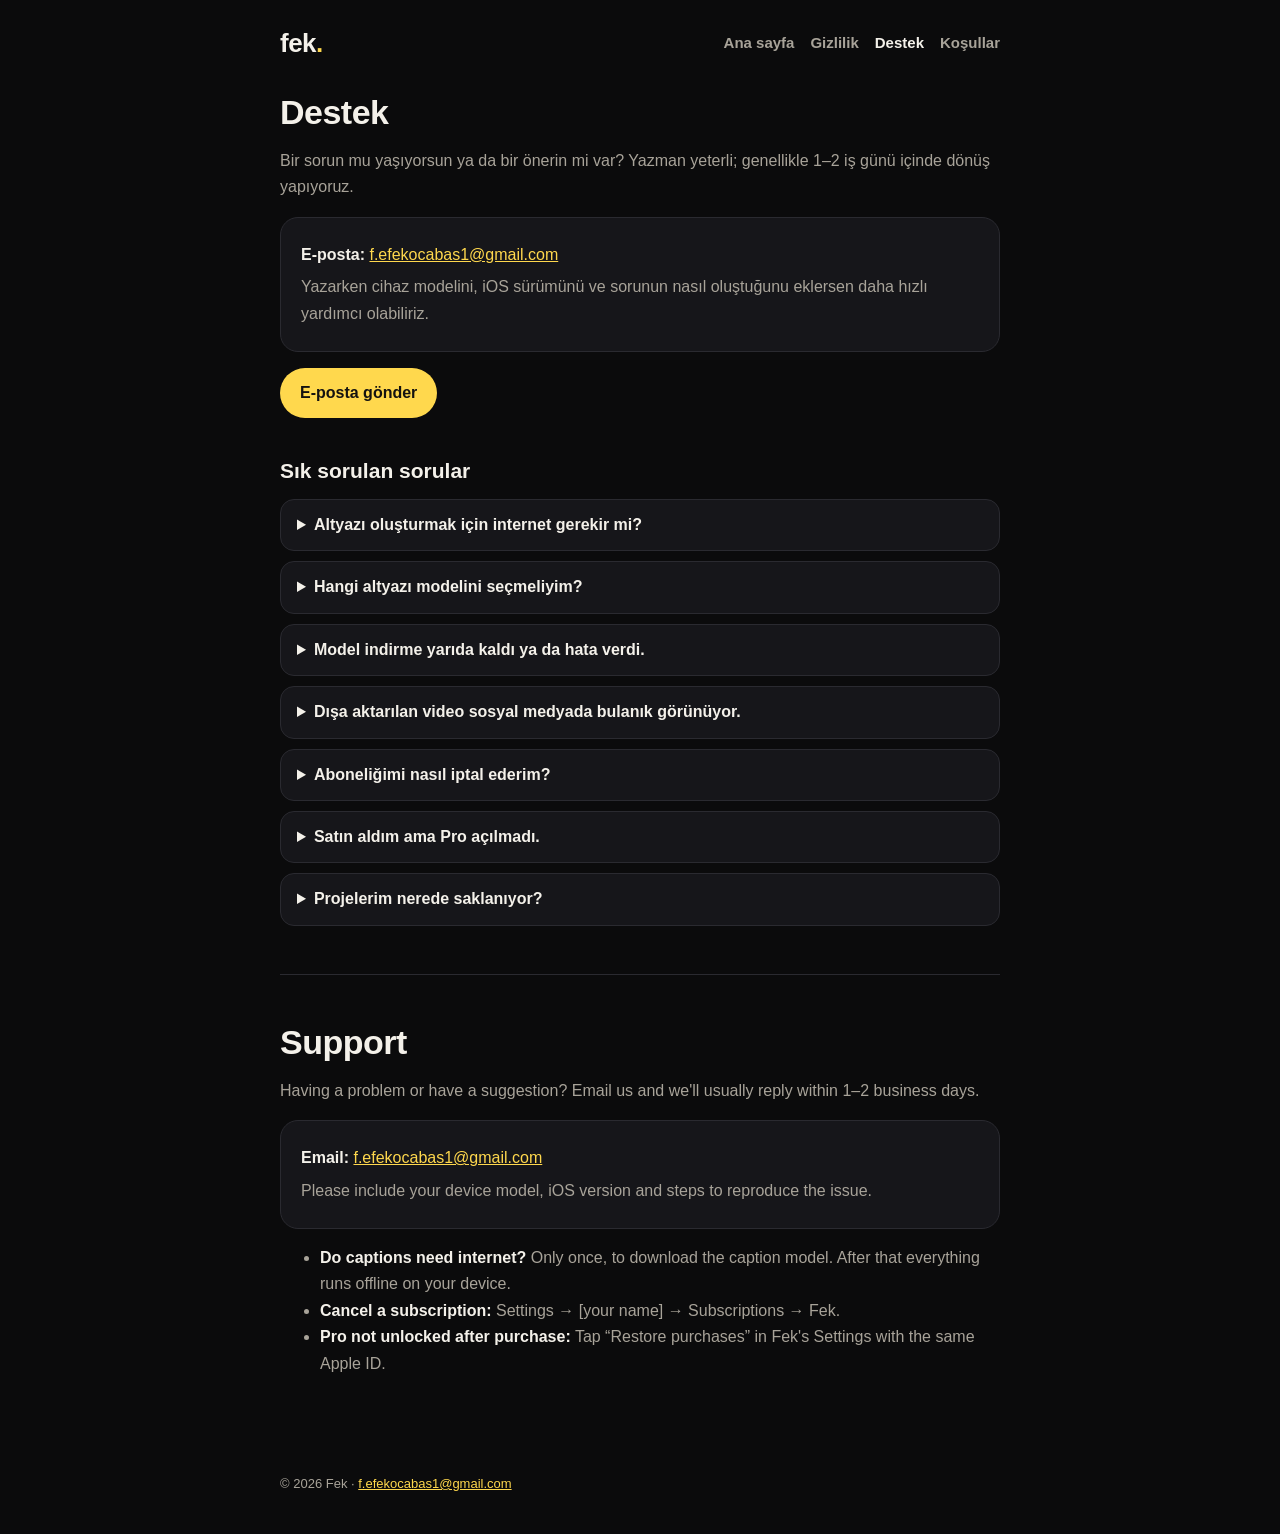
==== destek/index.html @ 647742fd "Fek sitesi: ana sayfa, gizlilik, destek, kullanım koşulları Co-Authored-By: Claude Opus 5.5 <noreply" ====
<!doctype html>
<html lang="tr">
<head>
<meta charset="utf-8">
<meta name="viewport" content="width=device-width, initial-scale=1">
<title>Fek · Destek</title>
<meta name="description" content="Fek destek ve sık sorulan sorular.">
<link rel="stylesheet" href="../stil.css">
</head>
<body>
<header>
  <a class="logo" href="../">fek<span>.</span></a>
  <nav>
    <a href="../">Ana sayfa</a>
    <a href="../gizlilik/">Gizlilik</a>
    <a href="../destek/" aria-current="page">Destek</a>
    <a href="../kosullar/">Koşullar</a>
  </nav>
</header>
<main>
<h1>Destek</h1>
<p>Bir sorun mu yaşıyorsun ya da bir önerin mi var? Yazman yeterli; genellikle 1–2 iş günü içinde dönüş yapıyoruz.</p>
<div class="kart">
  <p><strong>E-posta:</strong> <a href="mailto:f.efekocabas1@gmail.com?subject=Fek%20destek">f.efekocabas1@gmail.com</a></p>
  <p>Yazarken cihaz modelini, iOS sürümünü ve sorunun nasıl oluştuğunu eklersen daha hızlı yardımcı olabiliriz.</p>
</div>
<p><a class="dugme" href="mailto:f.efekocabas1@gmail.com?subject=Fek%20destek">E-posta gönder</a></p>
<h2>Sık sorulan sorular</h2>
<details><summary>Altyazı oluşturmak için internet gerekir mi?</summary><p>Yalnızca altyazı modelini ilk kez indirirken. Sonrasında altyazılar tamamen internetsiz, cihazında oluşturulur.</p></details>
<details><summary>Hangi altyazı modelini seçmeliyim?</summary><p>Uygulama cihazın için önerilen modeli işaretler. Hızlı model küçüktür ve eski cihazlarda iyi çalışır; En iyi (Turbo) model en doğru sonucu verir. İngilizceye çeviri için Hızlı ya da Dengeli modeli seç.</p></details>
<details><summary>Model indirme yarıda kaldı ya da hata verdi.</summary><p>Wi‑Fi'a bağlan, yeterli boş alan olduğundan emin ol (modelin yaklaşık iki katı) ve Ayarlar → Altyazı modeli ekranından tekrar dene.</p></details>
<details><summary>Dışa aktarılan video sosyal medyada bulanık görünüyor.</summary><p>Dışa aktar ekranında 1080p seçip bit hızını önerilen değerde bırak. Platformlar çok yüksek bit hızlı videoları yeniden sıkıştırır; önerilen değer bunu en aza indirir.</p></details>
<details><summary>Aboneliğimi nasıl iptal ederim?</summary><p>iPhone'da Ayarlar → [adın] → Abonelikler → Fek. İptal, mevcut dönemin sonunda geçerli olur.</p></details>
<details><summary>Satın aldım ama Pro açılmadı.</summary><p>Fek'in Ayarlar ekranında &ldquo;Satın alımları geri yükle&rdquo;ye dokun. Aynı Apple Kimliği ile giriş yaptığından emin ol.</p></details>
<details><summary>Projelerim nerede saklanıyor?</summary><p>Yalnızca cihazında, uygulamanın klasöründe. Uygulamayı silmeden önce önemli videolarını dışa aktar.</p></details>
<hr>
<h1 id="en">Support</h1>
<p>Having a problem or have a suggestion? Email us and we'll usually reply within 1–2 business days.</p>
<div class="kart"><p><strong>Email:</strong> <a href="mailto:f.efekocabas1@gmail.com?subject=Fek%20support">f.efekocabas1@gmail.com</a></p>
<p>Please include your device model, iOS version and steps to reproduce the issue.</p></div>
<ul>
  <li><strong>Do captions need internet?</strong> Only once, to download the caption model. After that everything runs offline on your device.</li>
  <li><strong>Cancel a subscription:</strong> Settings → [your name] → Subscriptions → Fek.</li>
  <li><strong>Pro not unlocked after purchase:</strong> Tap &ldquo;Restore purchases&rdquo; in Fek's Settings with the same Apple ID.</li>
</ul>
</main>
<footer>© 2026 Fek · <a href="mailto:f.efekocabas1@gmail.com">f.efekocabas1@gmail.com</a></footer>
</body>
</html>
---- stil.css ----
:root { --zemin:#0b0b0c; --kart:#16161a; --kenar:#2a2a30; --metin:#f4f1ea; --ikincil:#a8a399; --vurgu:#ffd84d; }
* { box-sizing: border-box; }
html { -webkit-text-size-adjust: 100%; }
body { margin:0; background:var(--zemin); color:var(--metin); font:16px/1.65 -apple-system, BlinkMacSystemFont, "Segoe UI", Roboto, sans-serif; }
a { color:var(--vurgu); }
header { max-width:760px; margin:0 auto; padding:22px 20px 0; display:flex; align-items:center; justify-content:space-between; gap:12px; flex-wrap:wrap; }
.logo { font-weight:900; font-size:26px; letter-spacing:-0.5px; color:var(--metin); text-decoration:none; }
.logo span { color:var(--vurgu); }
nav { display:flex; gap:16px; flex-wrap:wrap; }
nav a { color:var(--ikincil); text-decoration:none; font-weight:600; font-size:15px; }
nav a:hover, nav a[aria-current] { color:var(--metin); }
main { max-width:760px; margin:0 auto; padding:28px 20px 80px; }
h1 { font-size:34px; line-height:1.15; margin:0 0 8px; letter-spacing:-0.5px; }
h2 { font-size:21px; margin:36px 0 8px; }
h3 { font-size:17px; margin:22px 0 4px; }
p, li { color:var(--ikincil); }
strong { color:var(--metin); }
.tarih { color:var(--ikincil); font-size:14px; margin:0 0 20px; }
.kart { background:var(--kart); border:1px solid var(--kenar); border-radius:18px; padding:18px 20px; margin:16px 0; }
.kart p { margin:6px 0; }
.dugme { display:inline-block; background:var(--vurgu); color:#141210; font-weight:800; padding:12px 20px; border-radius:999px; text-decoration:none; }
.izgara { display:grid; grid-template-columns:repeat(auto-fit, minmax(210px, 1fr)); gap:12px; margin:20px 0; }
.izgara .kart { margin:0; }
.izgara h3 { margin-top:0; }
details { background:var(--kart); border:1px solid var(--kenar); border-radius:14px; padding:12px 16px; margin:10px 0; }
summary { cursor:pointer; font-weight:700; color:var(--metin); }
hr { border:0; border-top:1px solid var(--kenar); margin:48px 0; }
footer { max-width:760px; margin:0 auto; padding:0 20px 40px; color:var(--ikincil); font-size:13px; }
.dil { font-size:13px; font-weight:700; letter-spacing:1px; color:var(--vurgu); text-transform:uppercase; }
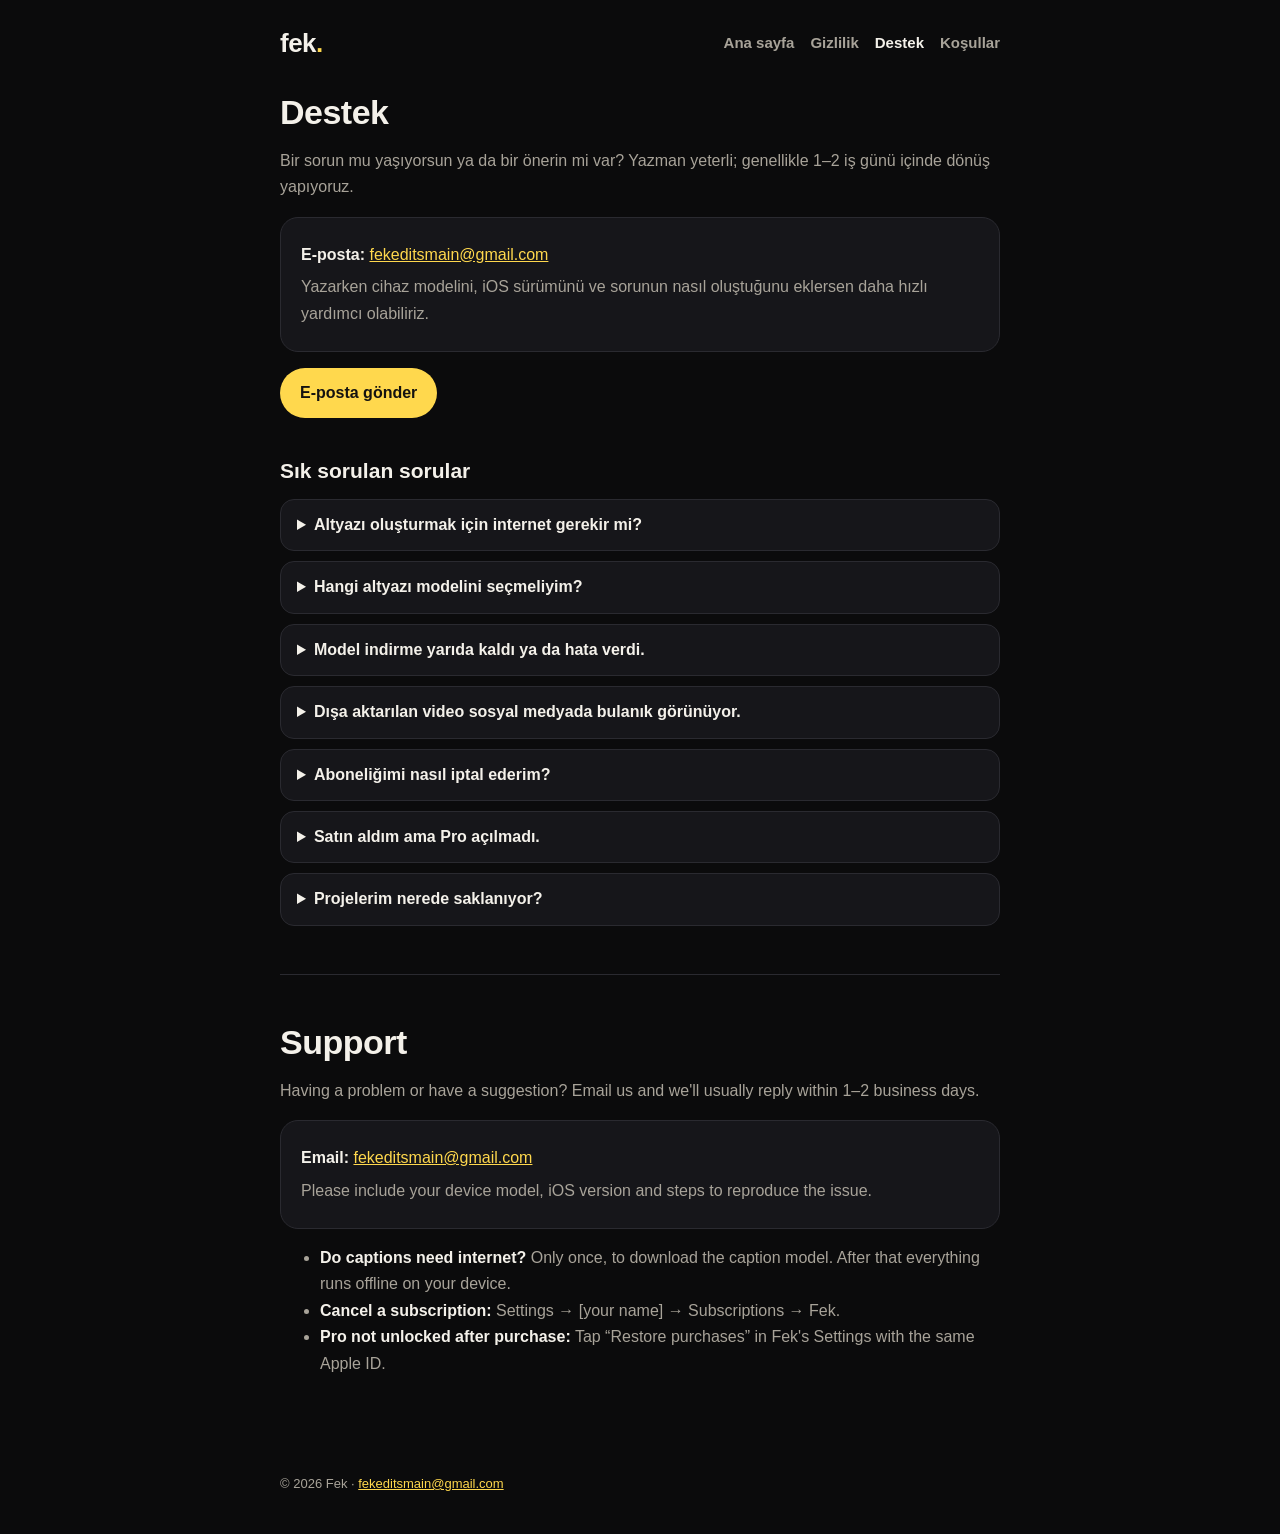
==== commit 0137665c: "Herkese açık iletişim adresi: fekeditsmain@gmail.com Co-Authored-By: Claude Opus 5.5 <noreply@anthro" ====
--- a/destek/index.html
+++ b/destek/index.html
@@ -21,10 +21,10 @@
 <h1>Destek</h1>
 <p>Bir sorun mu yaşıyorsun ya da bir önerin mi var? Yazman yeterli; genellikle 1–2 iş günü içinde dönüş yapıyoruz.</p>
 <div class="kart">
-  <p><strong>E-posta:</strong> <a href="mailto:f.efekocabas1@gmail.com?subject=Fek%20destek">f.efekocabas1@gmail.com</a></p>
+  <p><strong>E-posta:</strong> <a href="mailto:fekeditsmain@gmail.com?subject=Fek%20destek">fekeditsmain@gmail.com</a></p>
   <p>Yazarken cihaz modelini, iOS sürümünü ve sorunun nasıl oluştuğunu eklersen daha hızlı yardımcı olabiliriz.</p>
 </div>
-<p><a class="dugme" href="mailto:f.efekocabas1@gmail.com?subject=Fek%20destek">E-posta gönder</a></p>
+<p><a class="dugme" href="mailto:fekeditsmain@gmail.com?subject=Fek%20destek">E-posta gönder</a></p>
 <h2>Sık sorulan sorular</h2>
 <details><summary>Altyazı oluşturmak için internet gerekir mi?</summary><p>Yalnızca altyazı modelini ilk kez indirirken. Sonrasında altyazılar tamamen internetsiz, cihazında oluşturulur.</p></details>
 <details><summary>Hangi altyazı modelini seçmeliyim?</summary><p>Uygulama cihazın için önerilen modeli işaretler. Hızlı model küçüktür ve eski cihazlarda iyi çalışır; En iyi (Turbo) model en doğru sonucu verir. İngilizceye çeviri için Hızlı ya da Dengeli modeli seç.</p></details>
@@ -36,7 +36,7 @@
 <hr>
 <h1 id="en">Support</h1>
 <p>Having a problem or have a suggestion? Email us and we'll usually reply within 1–2 business days.</p>
-<div class="kart"><p><strong>Email:</strong> <a href="mailto:f.efekocabas1@gmail.com?subject=Fek%20support">f.efekocabas1@gmail.com</a></p>
+<div class="kart"><p><strong>Email:</strong> <a href="mailto:fekeditsmain@gmail.com?subject=Fek%20support">fekeditsmain@gmail.com</a></p>
 <p>Please include your device model, iOS version and steps to reproduce the issue.</p></div>
 <ul>
   <li><strong>Do captions need internet?</strong> Only once, to download the caption model. After that everything runs offline on your device.</li>
@@ -44,6 +44,6 @@
   <li><strong>Pro not unlocked after purchase:</strong> Tap &ldquo;Restore purchases&rdquo; in Fek's Settings with the same Apple ID.</li>
 </ul>
 </main>
-<footer>© 2026 Fek · <a href="mailto:f.efekocabas1@gmail.com">f.efekocabas1@gmail.com</a></footer>
+<footer>© 2026 Fek · <a href="mailto:fekeditsmain@gmail.com">fekeditsmain@gmail.com</a></footer>
 </body>
 </html>
